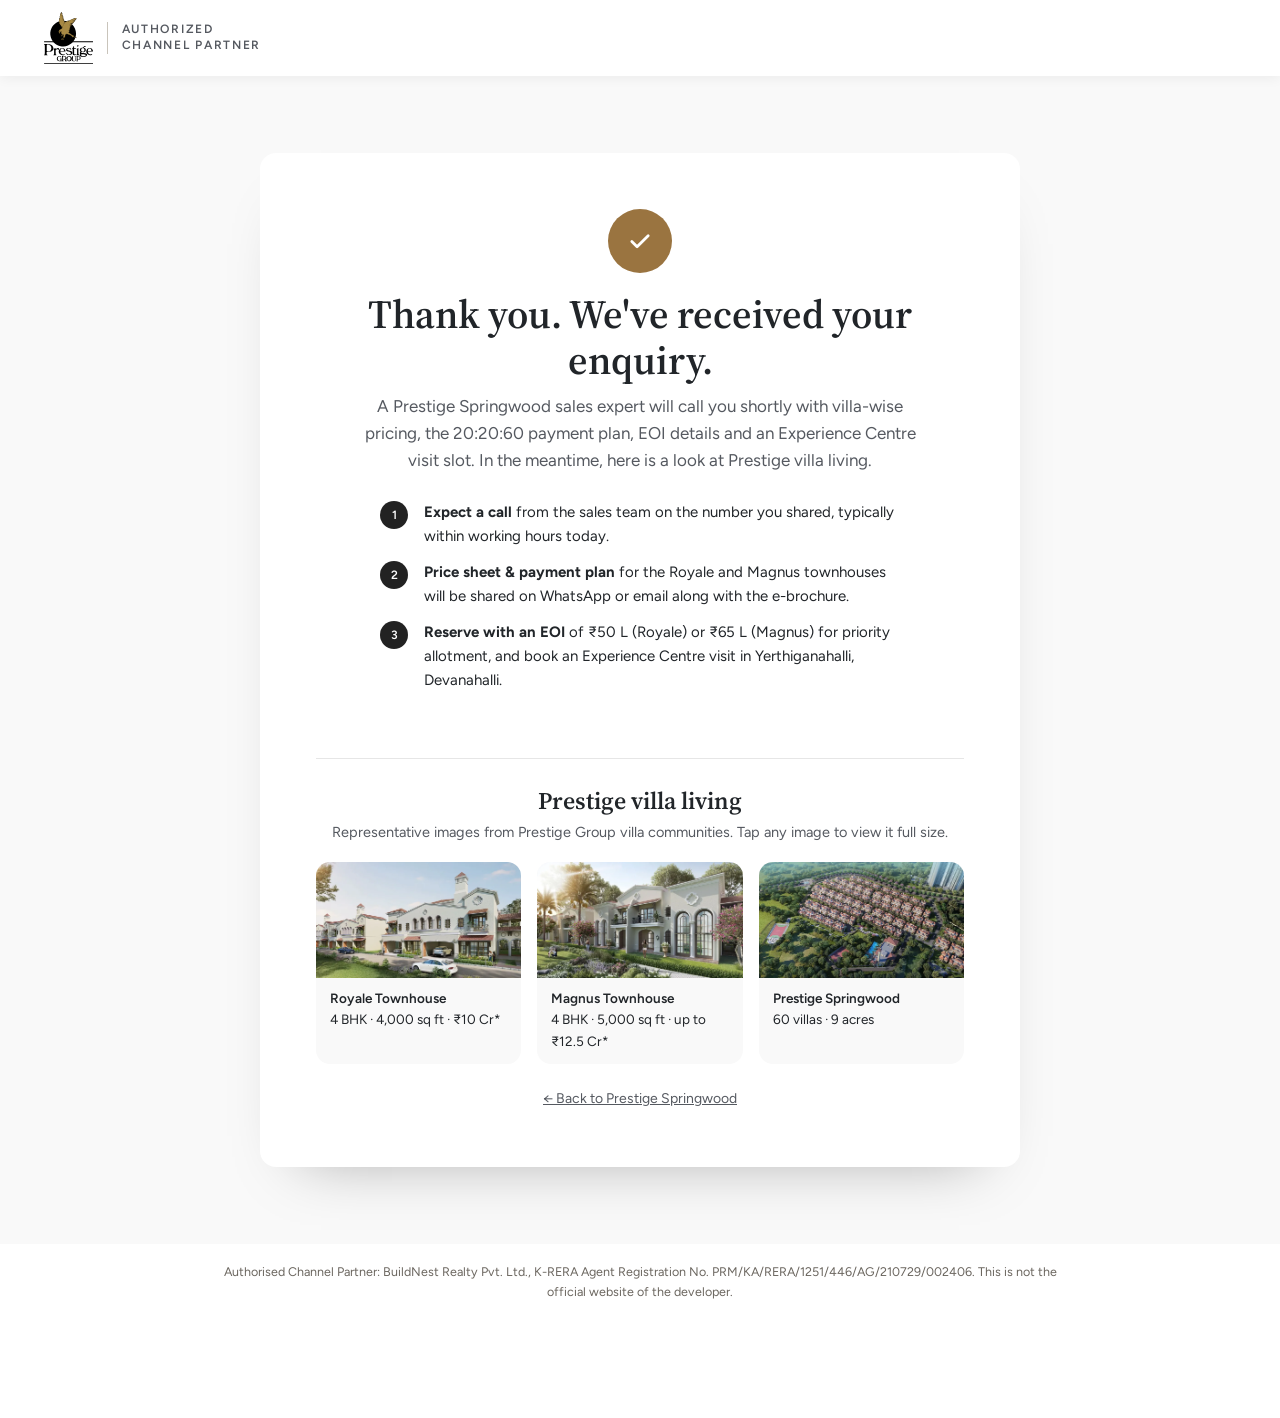
==== thank-you.html @ 45da163b "Add files via upload" ====
<!DOCTYPE html>
<html lang="en-IN">
<head>
<meta charset="utf-8">
<meta name="viewport" content="width=device-width, initial-scale=1, viewport-fit=cover">
<title>Thank You | Prestige Springwood</title>
<meta name="robots" content="noindex, nofollow">
<meta name="description" content="Thanks for your enquiry about Prestige Springwood villas, Devanahalli. The sales team will call you shortly with the price sheet, floor plans and EOI details.">
<link rel="preconnect" href="https://fonts.googleapis.com">
<link rel="preconnect" href="https://fonts.gstatic.com" crossorigin>
<link href="https://fonts.googleapis.com/css2?family=Source+Serif+4:ital,opsz,wght@0,8..60,400;0,8..60,600;1,8..60,300;1,8..60,400&family=Figtree:wght@300;400;500;600&display=swap" rel="stylesheet">
<link rel="stylesheet" href="assets/css/styles.css">
<script src="assets/js/config.js"></script>
<script>
  window.dataLayer = window.dataLayer || [];
  // Fire the conversion event only once per real enquiry: the form leaves a one-time lead_id in this tab.
  // A refresh, a bookmark or a direct visit gets "thank_you_revisit" instead, so it can't count as a second lead.
  (function () {
    var id = null;
    try { id = sessionStorage.getItem("psw_ty"); sessionStorage.removeItem("psw_ty"); } catch (e) {}
    window.dataLayer.push(id
      ? { event: "lead_thank_you", project: "Prestige Springwood", lead_id: id }
      : { event: "thank_you_revisit", project: "Prestige Springwood" });
  })();
  (function (id) {
    if (!id) return;
    (function(w,d,s,l,i){w[l]=w[l]||[];w[l].push({'gtm.start':new Date().getTime(),event:'gtm.js'});var f=d.getElementsByTagName(s)[0],j=d.createElement(s),dl=l!='dataLayer'?'&l='+l:'';j.async=true;j.src='https://www.googletagmanager.com/gtm.js?id='+i+dl;f.parentNode.insertBefore(j,f);})(window,document,'script','dataLayer',id);
  })(window.SS_CONFIG && window.SS_CONFIG.gtmId);
</script>
</head>
<body>
<svg class="sprite" width="0" height="0" aria-hidden="true" focusable="false">
  <symbol id="i-phone" viewBox="0 0 24 24"><path fill="currentColor" d="M6.6 10.8a15.1 15.1 0 0 0 6.6 6.6l2.2-2.2c.3-.3.7-.4 1-.2 1.1.4 2.3.6 3.6.6.6 0 1 .4 1 1V20c0 .6-.4 1-1 1A17 17 0 0 1 3 4c0-.6.4-1 1-1h3.5c.6 0 1 .4 1 1 0 1.3.2 2.5.6 3.6.1.3 0 .7-.2 1z"/></symbol>
  <symbol id="i-wa" viewBox="0 0 24 24"><path fill="currentColor" d="M12 2a10 10 0 0 0-8.6 15.1L2 22l5-1.3A10 10 0 1 0 12 2zm0 18.2c-1.6 0-3.1-.4-4.4-1.2l-.3-.2-3 .8.8-2.9-.2-.3A8.2 8.2 0 1 1 12 20.2zm4.5-6.1c-.2-.1-1.5-.7-1.7-.8-.2-.1-.4-.1-.6.1l-.8 1c-.1.2-.3.2-.5.1a6.7 6.7 0 0 1-3.3-2.9c-.3-.4.2-.4.7-1.4.1-.2 0-.3 0-.5l-.8-1.8c-.2-.5-.4-.4-.6-.4h-.5c-.2 0-.5.1-.7.3-.2.3-.9.9-.9 2.2s.9 2.5 1 2.7c.1.2 1.8 2.8 4.4 3.9 1.6.7 2.3.8 3.1.6.5-.1 1.5-.6 1.7-1.2.2-.6.2-1.1.2-1.2-.1-.1-.3-.2-.5-.3z"/></symbol>
  <symbol id="i-close" viewBox="0 0 24 24"><path d="M6 6l12 12M18 6L6 18" stroke="currentColor" stroke-width="1.8" stroke-linecap="round"/></symbol>
</svg>

<header class="site-header" id="top">
  <div class="wrap header-inner">
    <a class="brand brand-lockup" href="index.html" aria-label="Prestige Group, authorised channel partner, back to the Prestige Springwood page">
      <img class="brand-logo" src="assets/img/prestige-logo.svg" width="48" height="51" alt="Prestige Group">
      <span class="brand-sep" aria-hidden="true"></span>
      <span class="brand-cp">Authorized<br>Channel Partner</span>
    </a>
  </div>
</header>

<main class="ty">
  <div class="wrap">
    <section class="ty-card" aria-labelledby="ty-title">
      <div class="ty-tick" aria-hidden="true"><svg viewBox="0 0 24 24" width="28" height="28"><path fill="none" stroke="currentColor" stroke-width="2.4" stroke-linecap="round" stroke-linejoin="round" d="M5 12.5l4.5 4.5L19 7.5"/></svg></div>
      <h1 id="ty-title" class="display">Thank you. We've received your enquiry.</h1>
      <p class="ty-lede">A Prestige Springwood sales expert will call you shortly with villa-wise pricing, the 20:20:60 payment plan, EOI details and an Experience Centre visit slot. In the meantime, here is a look at Prestige villa living.</p>
      <ol class="ty-steps">
        <li><span class="no">1</span><span><strong>Expect a call</strong> from the sales team on the number you shared, typically within working hours today.</span></li>
        <li><span class="no">2</span><span><strong>Price sheet &amp; payment plan</strong> for the Royale and Magnus townhouses will be shared on WhatsApp or email along with the e-brochure.</span></li>
        <li><span class="no">3</span><span><strong>Reserve with an EOI</strong> of ₹50 L (Royale) or ₹65 L (Magnus) for priority allotment, and book an Experience Centre visit in Yerthiganahalli, Devanahalli.</span></li>
      </ol>
      <div class="ty-actions">
        <a class="btn js-phone" href="#" hidden><svg aria-hidden="true" width="16" height="16"><use href="#i-phone"/></svg>&nbsp;Call Sales Now</a>
        <a class="btn-outline js-whatsapp" href="#" target="_blank" rel="noopener" hidden><svg aria-hidden="true" width="16" height="16"><use href="#i-wa"/></svg>&nbsp;Chat on WhatsApp</a>
      </div>

      <div class="ty-plans">
        <h2>Prestige villa living</h2>
        <p>Representative images from Prestige Group villa communities. Tap any image to view it full size.</p>
        <div class="ty-grid">
          <figure><button class="js-lightbox" type="button" data-full="assets/img/aspen-front-900.webp" data-caption="Representative image, Prestige villa community"><img src="assets/img/aspen-front-900.webp" width="1370" height="1200" alt="Representative villa render" loading="lazy" decoding="async"></button><figcaption><strong>Royale Townhouse</strong>4 BHK · 4,000 sq ft · ₹10 Cr*</figcaption></figure>
          <figure><button class="js-lightbox" type="button" data-full="assets/img/aspen-arch-900.webp" data-caption="Representative image, Prestige villa community"><img src="assets/img/aspen-arch-900.webp" width="1370" height="1200" alt="Representative villa render" loading="lazy" decoding="async"></button><figcaption><strong>Magnus Townhouse</strong>4 BHK · 5,000 sq ft · up to ₹12.5 Cr*</figcaption></figure>
          <figure><button class="js-lightbox" type="button" data-full="assets/img/hero-3-900.webp" data-caption="Representative image, Prestige villa community"><img src="assets/img/hero-3-900.webp" width="1540" height="980" alt="Representative aerial view" loading="lazy" decoding="async"></button><figcaption><strong>Prestige Springwood</strong>60 villas · 9 acres</figcaption></figure>
        </div>
      </div>
      <a class="ty-back" href="index.html">← Back to Prestige Springwood</a>
    </section>
  </div>
</main>
<p class="ty-cp" style="max-width:900px;margin:0 auto;padding:18px max(16px,env(safe-area-inset-right,0px)) 28px max(16px,env(safe-area-inset-left,0px));font-size:12.5px;line-height:1.6;color:#6b665f;text-align:center">Authorised Channel Partner: BuildNest Realty Pvt. Ltd., K-RERA Agent Registration No. PRM/KA/RERA/1251/446/AG/210729/002406. This is not the official website of the developer.</p>

<dialog class="lightbox" id="lightbox" aria-label="Image viewer">
  <button class="modal-close" type="button" aria-label="Close" data-close><svg aria-hidden="true" width="18" height="18"><use href="#i-close"/></svg></button>
  <button class="lb-nav lb-prev" type="button" aria-label="Previous image">&#8249;</button>
  <figure><img src="" alt=""><figcaption></figcaption></figure>
  <button class="lb-nav lb-next" type="button" aria-label="Next image">&#8250;</button>
</dialog>

<script>
(function () {
  var CFG = window.SS_CONFIG || {};
  if (CFG.phoneE164) document.querySelectorAll(".js-phone").forEach(function (a) { a.href = "tel:" + CFG.phoneE164; a.hidden = false; });
  if (CFG.phoneDisplay) document.querySelectorAll(".js-phone-text").forEach(function (s) { s.textContent = String(CFG.phoneDisplay).replace(/ /g, " "); });
  if (CFG.whatsappNumber) {
    var href = "https://wa.me/" + String(CFG.whatsappNumber).replace(/\D/g, "") + "?text=" + encodeURIComponent(CFG.whatsappMessage || "");
    document.querySelectorAll(".js-whatsapp").forEach(function (a) { a.href = href; a.hidden = false; });
  }
  var lb = document.getElementById("lightbox"), img = lb.querySelector("img"), cap = lb.querySelector("figcaption");
  var items = Array.prototype.slice.call(document.querySelectorAll(".js-lightbox")), i = 0;
  function show(n) { i = (n + items.length) % items.length; img.src = items[i].getAttribute("data-full"); cap.textContent = img.alt = items[i].getAttribute("data-caption") || ""; }
  items.forEach(function (el, n) { el.addEventListener("click", function () { show(n); if (lb.showModal) lb.showModal(); else window.open(el.getAttribute("data-full"), "_blank"); }); });
  lb.querySelector(".lb-prev").addEventListener("click", function () { show(i - 1); });
  lb.querySelector(".lb-next").addEventListener("click", function () { show(i + 1); });
  lb.addEventListener("click", function (e) { if (e.target === lb || e.target.closest("[data-close]")) lb.close(); });
  lb.addEventListener("keydown", function (e) { if (e.key === "ArrowRight") show(i + 1); if (e.key === "ArrowLeft") show(i - 1); });
})();
</script>
</body>
</html>
---- assets/css/styles.css ----
/* Prestige Springwood (Devanahalli villas) — landing page styles, on the Niwa & Neo template.
   Accent changed from terracotta to Prestige bronze-gold. Original template notes: */
/* Assetz Niwa & Neo — landing page styles.
   Format, fonts and colours follow the Sobha Sanctuary (dubai-sales-team.com) template:
   serif display headings (Chronicle Display → Source Serif 4), grotesque body (Ringside → Figtree),
   text #212529, grey #999, beige accent #c7a386, navy badge #064a69, dark pill buttons #222, #f9f9f9 bands. */
:root {
  --ink: #212529;
  --grey: #999999;
  --grey-2: #555960;
  --beige: #9a7440;            /* Prestige bronze-gold accent */
  --beige-soft: rgba(154, 116, 64, .30);
  --beige-faint: rgba(154, 116, 64, .16);
  --navy: #1f3a33;
  --dark: #222222;
  --band: #f9f9f9;
  --band-2: #f8f7f7;
  --white: #ffffff;
  --line: #e6e6e6;
  --serif: "Source Serif 4", "Chronicle Display", Georgia, "Times New Roman", serif;
  --sans: "Figtree", "Ringside", system-ui, -apple-system, "Segoe UI", sans-serif;
  --wrap: 1296px;
  --gutter: clamp(16px, 4vw, 44px);
  --header-h: 76px;
  --radius: 14px;
  --pill: 50px;
  color-scheme: light;
}
*, *::before, *::after { box-sizing: border-box; }
[hidden] { display: none !important; }
html { scroll-behavior: smooth; scroll-padding-top: calc(var(--header-h) + 12px); -webkit-text-size-adjust: 100%; font-synthesis-weight: none; }
body { margin: 0; font-family: var(--sans); font-weight: 400; font-size: 16px; line-height: 1.6; color: var(--ink); background: var(--white); overflow-x: hidden; }
img { max-width: 100%; height: auto; display: block; }
a { color: inherit; }
button { font: inherit; color: inherit; cursor: pointer; }
h1, h2, h3 { margin: 0; font-weight: 500; line-height: 1.15; }
p { margin: 0 0 1em; }
.sprite { position: absolute; width: 0; height: 0; overflow: hidden; }
.sr-only { position: absolute; width: 1px; height: 1px; overflow: hidden; clip: rect(0 0 0 0); }
.skip { position: absolute; left: -999px; top: 8px; background: var(--white); padding: 8px 14px; z-index: 100; }
.skip:focus { left: 8px; }
a:focus-visible, button:focus-visible, [tabindex]:focus-visible { outline: 2px solid var(--beige); outline-offset: 3px; }
.wrap { width: 100%; max-width: var(--wrap); margin: 0 auto; padding: 0 var(--gutter); }
.center { text-align: center; }
.section { padding: clamp(48px, 6vw, 80px) 0; }
.display { font-family: var(--serif); font-weight: 600; font-size: clamp(32px, 3.4vw, 40px); line-height: 1.15; color: var(--ink); margin-bottom: clamp(26px, 3.5vw, 40px); }
.fineprint { font-size: 12.5px; color: var(--grey); margin-top: 18px; line-height: 1.6; }

/* ---------- buttons (Sobha: dark pill, 12px, letter-spaced caps; outline pill 14px) ---------- */
.btn { white-space: nowrap; display: inline-flex; align-items: center; justify-content: center; gap: 8px; min-height: 42px; padding: 0 22px; border: 1px solid var(--dark); border-radius: var(--pill); background: var(--dark); color: #fff; font-size: 12px; font-weight: 500; letter-spacing: 1px; text-transform: uppercase; text-decoration: none; transition: background-color .2s, transform .2s, box-shadow .2s; }
.btn:hover { background: #000; transform: translateY(-1px); box-shadow: 0 10px 20px -12px rgba(0,0,0,.5); }
.btn[disabled] { opacity: .65; cursor: progress; }
.btn-outline { display: inline-flex; align-items: center; justify-content: center; min-height: 46px; padding: 0 26px; border: 1px solid #000; border-radius: var(--pill); background: transparent; color: #000; font-size: 14px; font-weight: 400; letter-spacing: 1px; text-transform: uppercase; transition: background-color .2s, color .2s; }
.btn-outline:hover { background: var(--dark); color: #fff; border-color: var(--dark); }

/* ---------- header (white, logo left, phone pill right) ---------- */
.site-header { position: sticky; top: 0; z-index: 40; background: var(--white); box-shadow: 0 2px 12px rgba(0,0,0,.06); }
.header-inner { height: var(--header-h); display: flex; align-items: center; justify-content: space-between; gap: 16px; }
.brand { display: inline-flex; align-items: center; min-height: 44px; }
.brand img { height: 38px; width: auto; max-width: none; }
.phone-pill { display: inline-flex; align-items: center; gap: 10px; min-height: 44px; padding: 0 18px; border: 1px solid var(--ink); border-radius: var(--pill); font-size: 16px; font-weight: 500; text-decoration: none; letter-spacing: .01em; transition: background-color .2s, color .2s; }
.phone-pill:hover { background: var(--dark); color: #fff; border-color: var(--dark); }
.flag { display: inline-flex; flex-direction: column; width: 22px; height: 15px; border-radius: 2px; overflow: hidden; box-shadow: 0 0 0 1px rgba(0,0,0,.08); }
.flag i { flex: 1; display: block; }
.flag i:nth-child(1) { background: #ff9933; } .flag i:nth-child(2) { background: #fff; } .flag i:nth-child(3) { background: #138808; }
@media (max-width: 480px) { .brand img { height: 30px; } .phone-pill { font-size: 14px; padding: 0 12px; } }

/* ---------- banner ---------- */
.banner { background: var(--dark); }
.banner > img { width: 100%; height: clamp(260px, 56vw, 720px); object-fit: cover; object-position: 50% 42%; }

/* ---------- intro + key facts ---------- */
.intro-band { background: var(--white); padding: clamp(32px, 4.5vw, 56px) 0 clamp(28px, 4vw, 48px); border-bottom: 1px solid var(--line); }
.intro-top { display: grid; gap: 22px; align-items: center; justify-items: center; text-align: center; }
.intro-logo img { width: 190px; height: auto; }
.intro-text h1 { font-family: var(--sans); font-weight: 500; font-size: clamp(22px, 2.2vw, 26px); line-height: 1.3; color: var(--ink); }
.intro-text h1 em { font-family: var(--serif); font-style: italic; font-weight: 300; font-size: 1.08em; color: var(--ink); }
.intro-price { margin: 12px 0 0; font-size: clamp(15px, 1.4vw, 18px); font-weight: 500; color: var(--beige); }
.intro-price i { font-style: normal; margin: 0 8px; color: #dccaa8; }
@media (min-width: 900px) {
  .intro-top { grid-template-columns: auto auto 1fr; gap: 0; text-align: left; justify-items: stretch; }
  .intro-top::before { content: ""; grid-column: 2; grid-row: 1; width: 1px; height: 110px; background: var(--line); margin: 0 48px; }
  .intro-logo { grid-column: 1; grid-row: 1; justify-self: center; }
  .intro-text { grid-column: 3; grid-row: 1; }
}
.kf-grid { list-style: none; margin: clamp(28px, 4vw, 44px) 0 0; padding: 0; display: grid; grid-template-columns: repeat(2, minmax(0, 1fr)); gap: 22px 16px; }
.kf-grid li { display: flex; align-items: center; gap: 12px; min-width: 0; }
.kf-grid svg { flex: 0 0 auto; width: 36px; height: 36px; color: var(--grey-2); }
.kf-grid strong { display: block; font-weight: 500; font-size: 16px; line-height: 1.25; color: var(--beige); }
.kf-grid span { display: block; margin-top: 2px; font-size: 13.5px; color: var(--ink); }
@media (min-width: 900px) {
  .kf-grid { grid-template-columns: repeat(4, 1fr); gap: 26px 28px; }
  .kf-grid svg { width: 44px; height: 44px; }
  .kf-grid strong { font-size: 20px; }
  .kf-grid span { font-size: 15px; }
}

/* ---------- highlights (beige gradient pills, radius 28px) ---------- */
.highlights { background: var(--band); }
.hl-grid { list-style: none; margin: 0; padding: 0; display: grid; grid-template-columns: 1fr; gap: 16px; }
.hl-grid li { display: flex; align-items: center; gap: 18px; min-height: 90px; padding: 18px 24px; border-radius: 28px; background: linear-gradient(90deg, var(--beige-soft) 0%, var(--beige-faint) 41%, rgba(185,104,78,0) 100%); }
.hl-grid svg { flex: 0 0 auto; width: 50px; height: 50px; color: var(--beige); }
.hl-grid p { margin: 0; font-size: 16px; line-height: 1.35; color: var(--ink); }
.hl-grid strong { font-weight: 600; }
.hl-grid em { font-family: var(--serif); font-style: italic; font-weight: 400; font-size: 1.04em; }
@media (min-width: 700px) { .hl-grid { grid-template-columns: repeat(2, 1fr); gap: 20px 24px; } }
@media (min-width: 1100px) { .hl-grid { grid-template-columns: repeat(3, 1fr); gap: 22px 32px; } }

/* ---------- unit cards ---------- */
.units { background: var(--white); }
.unit-grid { display: grid; grid-template-columns: 1fr; gap: 24px; }
.unit-card { background: var(--band); border-radius: var(--radius); overflow: hidden; display: flex; flex-direction: column; }
.unit-media { position: relative; aspect-ratio: 4 / 3; background: var(--dark); }
.unit-media img { width: 100%; height: 100%; object-fit: cover; }
.unit-media::after { content: ""; position: absolute; inset: 0; background: linear-gradient(0deg, rgba(0,0,0,.72) 0%, rgba(0,0,0,.1) 55%, transparent 100%); }
.unit-badge { position: absolute; top: 14px; right: 14px; z-index: 1; background: var(--navy); color: #fff; font-size: 12px; font-weight: 500; letter-spacing: .04em; text-transform: uppercase; padding: 7px 14px; border-radius: var(--pill); }
.unit-title { position: absolute; left: 0; right: 0; bottom: 0; z-index: 1; padding: 16px 18px; color: #fff; }
.unit-title h3 { font-family: var(--serif); font-weight: 600; font-size: 20px; letter-spacing: .02em; text-transform: uppercase; }
.unit-title p { margin: 4px 0 0; font-size: 15px; font-weight: 500; }
.unit-facts { list-style: none; margin: 0; padding: 18px 18px 8px; display: grid; gap: 12px; }
.unit-facts li { display: flex; align-items: center; gap: 10px; font-size: 15px; color: var(--ink); }
.unit-facts svg { flex: 0 0 auto; color: var(--ink); }
.unit-card .btn { margin: 10px 18px 20px; align-self: flex-start; }
@media (min-width: 700px) { .unit-grid { grid-template-columns: repeat(2, 1fr); } }
@media (min-width: 1000px) { .unit-grid { grid-template-columns: repeat(3, 1fr); } }

/* ---------- gallery (3 x 2 rounded grid) ---------- */
.gallery-sec { background: var(--band); }
.g-grid { display: grid; grid-template-columns: 1fr; gap: 20px; }
.g-grid button { display: block; width: 100%; padding: 0; border: 0; border-radius: var(--radius); overflow: hidden; background: var(--dark); cursor: zoom-in; }
.g-grid img { width: 100%; aspect-ratio: 4 / 3; object-fit: cover; transition: transform .7s ease; }
.g-grid button:hover img { transform: scale(1.04); }
@media (min-width: 700px) { .g-grid { grid-template-columns: repeat(2, 1fr); } }
@media (min-width: 1000px) { .g-grid { grid-template-columns: repeat(3, 1fr); gap: 24px; } }

/* ---------- amenities (tab pills left, image right) ---------- */
.amenities { background: var(--white); }
.am-split { display: grid; gap: 28px; align-items: start; }
.am-tabs { list-style: none; margin: 0; padding: 0; display: grid; gap: 16px; }
.am-tab { display: flex; align-items: center; gap: 14px; width: 100%; min-height: 72px; padding: 0 22px; border: 1px solid var(--line); border-radius: var(--pill); background: var(--white); text-align: left; font-size: 16px; font-weight: 500; color: var(--ink); box-shadow: 0 6px 16px -12px rgba(0,0,0,.25); transition: background .25s, border-color .25s; }
.am-tab:hover { border-color: var(--beige); }
.am-tab.is-active { border-color: transparent; background: linear-gradient(90deg, var(--beige-soft) 0%, var(--beige-faint) 50%, rgba(185,104,78,0) 100%), var(--white); }
.am-ic { flex: 0 0 auto; width: 40px; height: 40px; display: grid; place-items: center; color: var(--beige); }
.am-panels { position: relative; }
.am-panel { margin: 0; }
.am-panel img { width: 100%; aspect-ratio: 4 / 3; object-fit: cover; border-radius: var(--radius); }
.am-panel figcaption { margin-top: 12px; font-size: 14.5px; color: var(--grey-2); }
@media (min-width: 900px) { .am-split { grid-template-columns: 1fr 1.25fr; gap: 40px; } .am-panel img { aspect-ratio: 4 / 3.2; } }

/* ---------- floor plans & price list ---------- */
.pricing { background: var(--band); }
.fp-grid { display: grid; grid-template-columns: 1fr; gap: 32px; }
.fp-card { min-width: 0; display: flex; flex-direction: column; }
.fp-img { position: relative; display: block; width: 100%; aspect-ratio: 16 / 9.5; padding: 0; border: 0; border-radius: var(--radius); background: #f5ece8; overflow: hidden; cursor: pointer; }
.fp-img img { width: 100%; height: 100%; object-fit: cover; object-position: 50% 40%; filter: blur(5px); opacity: .85; transform: scale(1.1); transition: filter .4s; }
.fp-img:hover img { filter: blur(3px); }
.fp-pill { position: absolute; left: 50%; top: 50%; transform: translate(-50%, -50%); background: var(--beige); color: #fff; padding: 12px 26px; border-radius: var(--pill); font-size: 14px; font-weight: 400; letter-spacing: .14em; text-transform: uppercase; white-space: nowrap; }
.fp-info { margin: 22px 0 18px; padding: 0 4px; }
.fp-info div { margin-bottom: 12px; }
.fp-info dt { font-size: 14px; letter-spacing: .04em; text-transform: uppercase; color: var(--ink); }
.fp-info dd { margin: 3px 0 0; font-size: 15px; font-weight: 600; letter-spacing: .02em; text-transform: uppercase; color: var(--ink); }
.fp-card .btn-outline { margin-top: auto; width: 100%; }
@media (min-width: 700px) { .fp-grid { grid-template-columns: repeat(2, 1fr); gap: 36px 28px; } }
@media (min-width: 1000px) { .fp-grid { grid-template-columns: repeat(3, 1fr); gap: 32px; } }

/* ---------- about developer ---------- */
.about { background: var(--white); }
.about-grid { display: grid; gap: 28px; align-items: center; }
.about-logo img { width: 220px; height: auto; }
.about-logo p { margin: 16px 0 0; font-size: 14px; color: var(--grey-2); }
.about-logo strong { color: var(--ink); font-weight: 600; }
.about-text p { font-size: 16px; color: var(--grey-2); line-height: 1.7; }
.about-text p:last-child { margin-bottom: 0; }
@media (min-width: 900px) { .about-grid { grid-template-columns: 280px 1fr; gap: 56px; } }

/* ---------- enquiry section ---------- */
.contact { background: var(--white); border-top: 1px solid var(--line); }
.contact-grid { display: grid; gap: 32px; }
.eyebrow { margin: 0 0 6px; font-size: 16px; letter-spacing: .14em; text-transform: uppercase; color: var(--grey-2); }
.contact .display { margin-bottom: 14px; }
.contact-sub { color: var(--grey-2); max-width: 44ch; }
.form-label { margin: 0 0 20px; padding-bottom: 10px; font-size: 14px; font-weight: 600; letter-spacing: .08em; text-transform: uppercase; color: var(--ink); border-bottom: 1px solid var(--line); position: relative; }
.form-label::after { content: ""; position: absolute; left: 0; bottom: -1px; width: 110px; height: 2px; background: var(--beige); }
@media (min-width: 900px) { .contact-grid { grid-template-columns: 1fr 1.1fr; gap: 64px; align-items: start; } }

/* ---------- footer ---------- */
.site-footer { background: var(--band-2); color: var(--grey-2); padding: 28px 0 calc(96px + env(safe-area-inset-bottom)); font-size: 13px; border-top: 1px solid var(--line); }
.foot-grid { display: grid; gap: 18px; align-items: start; }
.foot-mark { width: 84px; height: auto; }
.foot-partner { margin: 0 0 8px; font-size: 13.5px; color: var(--ink); }
.disclaimer { margin: 0; font-size: 12.5px; line-height: 1.6; color: var(--grey-2); }
.disclaimer strong { color: var(--ink); font-weight: 600; }
.disclaimer a { color: var(--ink); }
.foot-links { display: flex; gap: 14px; font-size: 13.5px; }
.foot-links a { color: var(--ink); text-decoration: none; }
.foot-links a:hover { text-decoration: underline; }
@media (min-width: 900px) { .foot-grid { grid-template-columns: 100px 1fr auto; gap: 24px; } .site-footer { padding-bottom: 28px; } }

/* ---------- side tab, WhatsApp float, sticky bar ---------- */
.side-tab { display: none; position: fixed; right: 0; top: 40%; z-index: 44; width: 48px; height: 160px; padding: 0; border: 0; border-radius: 10px 0 0 10px; background: var(--dark); color: #fff; transition: background-color .2s; }
.side-tab span { display: block; transform: rotate(-90deg); white-space: nowrap; font-size: 12px; font-weight: 500; letter-spacing: 2px; text-transform: uppercase; }
.side-tab:hover { background: #000; }
@media (min-width: 900px) { .side-tab { display: grid; place-items: center; } }
.wa-float { position: fixed; left: 20px; bottom: 92px; z-index: 44; width: 52px; height: 52px; border-radius: 50%; display: grid; place-items: center; background: #25d366; color: #fff; box-shadow: 0 10px 24px -8px rgba(0,0,0,.5); }
@media (min-width: 900px) { .wa-float { bottom: 28px; left: 24px; } }
.action-bar { position: fixed; z-index: 45; left: 0; right: 0; bottom: 0; display: flex; gap: 8px; padding: 10px 12px calc(10px + env(safe-area-inset-bottom)); background: rgba(34,34,34,.97); transform: translateY(110%); transition: transform .25s ease; }
.action-bar.is-visible { transform: none; }
.action-bar > * { flex: 1 1 0; min-height: 46px; display: inline-flex; align-items: center; justify-content: center; gap: 6px; border-radius: var(--pill); font-weight: 500; font-size: 13px; letter-spacing: 1px; text-transform: uppercase; text-decoration: none; }
.action-bar a { color: #fff; border: 1px solid rgba(255,255,255,.4); }
.action-bar .mb-wa { color: #fff; background: #25d366; border-color: #25d366; }
.action-bar button { flex-grow: 1.4; border: 0; background: #fff; color: var(--dark); }
@media (min-width: 900px) { .action-bar { display: none; } }

/* ---------- forms (Sobha: light bordered fields, placeholder labels, outline Submit pill) ---------- */
.form-title { font-family: var(--serif); font-weight: 600; font-size: 28px; line-height: 1.15; margin-bottom: 6px; }
.form-lede { font-size: 14px; color: var(--grey-2); margin-bottom: 18px; }
.lead-form { display: grid; gap: 14px; }
.field { margin: 0; padding: 0; border: 0; min-width: 0; }
.field legend { display: block; font-size: 13px; font-weight: 500; margin-bottom: 8px; color: var(--ink); padding: 0; }
.opt { font-weight: 400; color: var(--grey); }
.lead-form input[type=text], .lead-form input[type=tel], .lead-form input[type=email], .lead-form select { width: 100%; height: 52px; padding: 0 16px; border: 1px solid #d9d9d9; border-radius: 6px; background: #fff; font: inherit; font-size: 15px; color: var(--ink); }
.lead-form input::placeholder { color: #8a8a8a; }
.lead-form input:focus, .lead-form select:focus { outline: none; border-color: var(--beige); box-shadow: 0 0 0 3px rgba(185,104,78,.25); }
.lead-form input[aria-invalid="true"] { border-color: #b3261e; }
.phone-row { display: grid; grid-template-columns: 92px 1fr; gap: 8px; }
.phone-row select { padding: 0 10px; }
.chips { display: flex; flex-wrap: wrap; gap: 8px; }
.chips legend { width: 100%; }
.chips label { position: relative; margin: 0; }
.chips input { position: absolute; opacity: 0; inset: 0; margin: 0; cursor: pointer; }
.chips label span { display: inline-flex; align-items: center; min-height: 42px; padding: 0 16px; border: 1px solid #d9d9d9; border-radius: var(--pill); font-size: 13.5px; background: #fff; transition: background-color .15s, border-color .15s, color .15s; }
.chips label input:checked + span { background: var(--dark); color: #fff; border-color: var(--dark); }
.chips input:focus-visible + span { outline: 2px solid var(--beige); outline-offset: 2px; }
.consent { display: grid; grid-template-columns: 20px 1fr; gap: 10px; align-items: center; font-size: 12.5px; color: var(--grey-2); line-height: 1.5; min-height: 44px; }
.consent input { width: 18px; height: 18px; margin: 0; accent-color: var(--dark); }
.err { margin: 4px 0 0; font-size: 12.5px; color: #b3261e; }
.err:empty { display: none; }
.form-status { margin: 0; font-size: 13.5px; }
.form-status:empty { display: none; }
.form-status.is-error { color: #8c1d18; background: #fbeceb; padding: 10px 12px; border-radius: 6px; }
.form-status a { font-weight: 600; }
.hp { position: absolute !important; left: -9999px; width: 1px; height: 1px; overflow: hidden; }
.btn-submit { justify-self: start; min-width: 140px; }
.form-success { text-align: left; padding: 6px 0; }
.form-success h4 { font-family: var(--serif); font-size: 24px; font-weight: 600; margin: 0 0 8px; }
.form-success p { font-size: 14px; color: var(--grey-2); }
.form-success .tick { width: 44px; height: 44px; border-radius: 50%; background: var(--beige); display: grid; place-items: center; margin-bottom: 14px; color: #fff; }
.form-success .btn-dark { display: inline-flex; align-items: center; min-height: 42px; padding: 0 22px; border-radius: var(--pill); background: var(--dark); color: #fff; border: 0; font-size: 12px; letter-spacing: 1px; text-transform: uppercase; }

/* ---------- modal + lightbox ---------- */
dialog { border: 0; padding: 0; }
dialog::backdrop { background: rgba(0, 0, 0, .7); }
.modal { width: min(480px, calc(100% - 24px)); max-height: calc(100svh - 24px); border-radius: 14px; background: var(--white); color: var(--ink); overflow: auto; box-shadow: 0 40px 100px -30px rgba(0,0,0,.6); }
.modal[open] { animation: pop .3s ease; }
@keyframes pop { from { opacity: 0; transform: translateY(12px) scale(.98); } to { opacity: 1; transform: none; } }
.modal-inner { padding: 30px 26px 24px; }
.modal-logo { width: 120px; height: auto; margin: 0 auto 18px; }
.modal-inner .form-title, .modal-inner .form-lede { text-align: center; }
.assure { display: flex; align-items: center; justify-content: center; gap: 6px; margin: 14px 0 0; font-size: 12px; color: var(--grey); }
.modal .btn-submit { justify-self: stretch; width: 100%; background: var(--dark); color: #fff; border-color: var(--dark); font-size: 13px; }
.modal-close { position: absolute; top: 10px; right: 10px; width: 40px; height: 40px; border: 0; border-radius: 50%; background: rgba(0,0,0,.06); color: var(--ink); display: grid; place-items: center; z-index: 3; }
.modal-close:hover { background: rgba(0,0,0,.12); }
.lightbox { width: 100vw; height: 100svh; max-width: none; max-height: none; background: rgba(15, 15, 15, .96); color: #fff; }
.lightbox[open] { display: grid; place-items: center; }
.lightbox figure { margin: 0; max-width: min(1400px, 94vw); }
.lightbox img { max-height: 82svh; width: auto; margin: 0 auto; background: #fff; }
.lightbox figcaption { color: #cfc8c1; text-align: center; margin-top: 10px; font-size: 14px; }
.lightbox .modal-close { background: rgba(255,255,255,.12); color: #fff; }
.lb-nav { position: absolute; top: 50%; transform: translateY(-50%); width: 48px; height: 64px; background: rgba(255,255,255,.08); border: 0; color: #fff; font-size: 36px; }
.lb-prev { left: 8px; }
.lb-next { right: 8px; }
.noscript { position: fixed; bottom: 0; left: 0; right: 0; background: #f6e6df; padding: 12px; text-align: center; margin: 0; z-index: 99; }
section[id] { scroll-margin-top: calc(var(--header-h) + 8px); }
html:not(.ss-editing) [data-edit]:empty { display: none; }
.review-mode [data-review] { outline: 2px dashed #d97706; outline-offset: 4px; }
@media (prefers-reduced-motion: reduce) { html { scroll-behavior: auto; } *, *::before, *::after { transition: none !important; animation: none !important; } }
.unit-media { overflow: hidden; }
.unit-media img { position: absolute; inset: 0; }
.unit-media img[height="3845"] { object-position: 50% 70%; }
#am-relax img { object-position: 50% 78%; }
/* Section order: Highlights (grey) → Floor plans (white) → Gallery (grey) → Amenities (white) → Location */
.pricing { background: var(--white); }

/* ---------- location (assetzproperty.com/niwaandneo: category tabs + numbered map + landmark lists) ---------- */
.location { background: var(--band); color: var(--ink); }
.loc-intro { max-width: 760px; margin: -8px auto 30px; text-align: center; color: var(--grey-2); font-size: 16px; }
.loc-tabs { list-style: none; margin: 0 0 28px; padding: 0; display: grid; grid-template-columns: repeat(3, 1fr); gap: 10px; }
.loc-tab { width: 100%; min-height: 64px; display: flex; flex-direction: column; align-items: center; justify-content: center; gap: 6px; padding: 10px 8px; border: 1px solid var(--line); border-radius: var(--radius); background: var(--white); font-size: 13px; font-weight: 500; color: var(--ink); transition: background .25s, border-color .25s, color .25s; }
.loc-tab svg { color: var(--beige); }
.loc-tab:hover { border-color: var(--beige); }
.loc-tab.is-active { background: var(--dark); border-color: var(--dark); color: #fff; }
.loc-tab.is-active svg { color: #fff; }
.loc-split { display: grid; gap: 24px; align-items: start; }
.loc-map { margin: 0; }
.loc-map button { display: block; width: 100%; padding: 0; border: 1px solid var(--line); border-radius: var(--radius); background: #fff; overflow: hidden; cursor: zoom-in; }
.loc-map img { width: 100%; height: auto; }
.loc-panels { background: var(--white); border: 1px solid var(--line); border-radius: var(--radius); padding: 24px 22px; }
.loc-panel h3 { font-family: var(--serif); font-weight: 600; font-size: 24px; margin-bottom: 14px; }
.loc-items { list-style: none; margin: 0; padding: 0; }
.loc-items li { display: grid; grid-template-columns: 32px 1fr auto; align-items: center; gap: 12px; padding: 12px 0; border-top: 1px solid var(--line); font-size: 15px; }
.loc-no { width: 28px; height: 28px; border-radius: 50%; background: var(--beige); color: #fff; font-size: 12px; font-weight: 600; display: grid; place-items: center; }
.loc-name { color: var(--ink); }
.loc-time { color: var(--grey-2); white-space: nowrap; font-size: 14px; }
.location .fineprint { margin-top: 22px; }
@media (min-width: 700px) { .loc-tabs { grid-template-columns: repeat(6, 1fr); } .loc-tab { flex-direction: row; gap: 10px; min-height: 56px; font-size: 14px; } }
@media (min-width: 900px) { .loc-split { grid-template-columns: 1.15fr 1fr; gap: 32px; } .loc-panels { padding: 30px 28px; } }

/* ---------- conversion popup ---------- */
.modal { width: min(880px, calc(100% - 24px)); border-radius: 16px; overflow: hidden auto; }
.modal-grid { display: grid; grid-template-columns: 1fr; }
.modal-offer { position: relative; min-height: 190px; background: var(--dark); color: #fff; overflow: hidden; }
.modal-photo { position: absolute; inset: 0; width: 100%; height: 100%; object-fit: cover; object-position: 50% 20%; }
.modal-offer-inner { position: relative; z-index: 1; height: 100%; display: flex; flex-direction: column; justify-content: flex-end; padding: 22px 22px 20px; background: linear-gradient(180deg, rgba(10,10,10,.25) 0%, rgba(10,10,10,.6) 45%, rgba(10,10,10,.92) 100%); }
.modal-offer .modal-logo { width: 96px; margin: 0 0 12px; }
.modal-eyebrow { margin: 0 0 6px; font-size: 11px; letter-spacing: .16em; text-transform: uppercase; color: var(--beige); }
.modal-offer h3 { font-family: var(--serif); font-weight: 600; font-size: 22px; line-height: 1.2; margin-bottom: 12px; }
.modal-perks, .modal-trust { list-style: none; margin: 0; padding: 0; }
.modal-perks { display: none; gap: 8px; }
.modal-perks li { display: flex; align-items: center; gap: 10px; font-size: 14px; color: #eee8e1; }
.modal-perks svg { flex: 0 0 auto; color: var(--beige); }
.modal-trust { display: flex; gap: 18px; margin-top: 16px; padding-top: 14px; border-top: 1px solid rgba(255,255,255,.2); }
.modal-trust li { font-size: 11px; line-height: 1.3; color: #d9d4ce; }
.modal-trust strong { display: block; font-size: 16px; font-weight: 600; color: #fff; }
.modal-inner { padding: 24px 22px 20px; }
.modal-tag { margin: 0 0 6px; font-size: 11.5px; font-weight: 600; letter-spacing: .14em; text-transform: uppercase; color: var(--beige); }
.modal-inner .form-title, .modal-inner .form-lede { text-align: left; }
.modal-inner .form-title { font-size: 26px; }
.modal .btn-submit { min-height: 52px; font-size: 13px; }
.modal .assure { justify-content: flex-start; text-align: left; }
.modal .lead-form { gap: 12px; }
@media (min-width: 860px) {
  .modal-grid { grid-template-columns: 400px 1fr; min-height: 560px; }
  .modal-offer { min-height: 0; }
  .modal-offer-inner { padding: 30px 28px 26px; }
  .modal-perks { display: grid; }
  .modal-offer h3 { font-size: 26px; }
  .modal-inner { padding: 34px 32px 26px; display: flex; flex-direction: column; justify-content: center; }
  .modal-close { background: rgba(0,0,0,.06); }
}

/* ---------- thank-you page ---------- */
.ty { background: var(--band); min-height: calc(100vh - var(--header-h)); display: grid; place-items: start center; padding: clamp(40px, 6vw, 80px) 0; }
.ty-card { background: var(--white); border-radius: 16px; box-shadow: 0 30px 60px -40px rgba(0,0,0,.35); max-width: 760px; width: 100%; padding: clamp(28px, 5vw, 56px); text-align: center; }
.ty-tick { width: 64px; height: 64px; border-radius: 50%; background: var(--beige); color: #fff; display: grid; place-items: center; margin: 0 auto 18px; }
.ty-card .display { margin-bottom: 10px; }
.ty-lede { font-size: 17px; color: var(--grey-2); max-width: 52ch; margin: 0 auto 26px; }
.ty-steps { list-style: none; margin: 0 auto 30px; padding: 0; display: grid; gap: 12px; text-align: left; max-width: 520px; }
.ty-steps li { display: grid; grid-template-columns: 32px 1fr; gap: 12px; align-items: start; font-size: 15px; color: var(--ink); }
.ty-steps .no { width: 28px; height: 28px; border-radius: 50%; background: var(--dark); color: #fff; font-size: 12px; font-weight: 600; display: grid; place-items: center; margin-top: 1px; }
.ty-actions { display: flex; flex-wrap: wrap; justify-content: center; gap: 12px; margin-bottom: 8px; }
.ty-actions .btn, .ty-actions .btn-outline { min-height: 48px; }
.ty-plans { margin-top: 36px; padding-top: 28px; border-top: 1px solid var(--line); text-align: left; }
.ty-plans h2 { font-family: var(--serif); font-weight: 600; font-size: 24px; margin-bottom: 6px; text-align: center; }
.ty-plans > p { text-align: center; color: var(--grey-2); font-size: 14.5px; margin-bottom: 18px; }
.ty-grid { display: grid; grid-template-columns: 1fr; gap: 16px; }
.ty-grid figure { margin: 0; background: var(--band); border-radius: var(--radius); overflow: hidden; }
.ty-grid button { display: block; width: 100%; padding: 0; border: 0; background: #fff; cursor: zoom-in; }
.ty-grid figcaption { padding: 10px 14px 12px; font-size: 13.5px; color: var(--ink); }
.ty-grid figcaption strong { display: block; font-weight: 600; }
.ty-back { display: inline-block; margin-top: 24px; font-size: 14px; color: var(--grey-2); }
@media (min-width: 700px) { .ty-grid { grid-template-columns: repeat(3, 1fr); } }

/* side tab: vertical text via writing-mode (robust), close buttons always clickable */
.side-tab { width: 46px; height: auto; padding: 22px 0; }
.side-tab span { transform: none; writing-mode: vertical-rl; transform: rotate(180deg); display: inline-block; line-height: 1; }
.modal-close, .modal-close * { pointer-events: auto; }
.modal-close svg { pointer-events: none; }

/* ---------- hero lead form ---------- */
.hero { position: relative; isolation: isolate; }
.hero > img { height: clamp(420px, 60vw, 760px); }
.hero-shade { position: absolute; inset: 0; z-index: 0; background: linear-gradient(90deg, rgba(10,10,10,.55) 0%, rgba(10,10,10,.25) 45%, rgba(10,10,10,.15) 100%), linear-gradient(0deg, rgba(10,10,10,.5), transparent 40%); }
.hero-grid { position: relative; z-index: 1; display: grid; gap: 22px; padding-top: 28px; padding-bottom: 28px; }
.hero-copy { color: #fff; text-align: center; }
.hero-eyebrow { margin: 0 0 10px; font-size: 11.5px; letter-spacing: .2em; text-transform: uppercase; color: var(--beige); }
.hero-mark { width: clamp(150px, 20vw, 240px); height: auto; margin: 0 auto 14px; filter: drop-shadow(0 6px 18px rgba(0,0,0,.45)); }
.hero-line { margin: 0 0 6px; font-size: 15px; color: #f1ece6; }
.hero-price { margin: 0; font-family: var(--serif); font-size: 20px; font-weight: 600; color: #fff; }
.hero-form { background: var(--white); border-radius: var(--radius); padding: 22px 20px 18px; box-shadow: 0 40px 80px -30px rgba(0,0,0,.6); max-width: 440px; width: 100%; margin: 0 auto; }
.hf-tag { margin: 0 0 6px; font-size: 11px; font-weight: 600; letter-spacing: .16em; text-transform: uppercase; color: var(--beige); }
.hero-form .form-title { font-size: 24px; }
.hero-form .form-lede { margin-bottom: 14px; }
.hero-form .lead-form { gap: 12px; }
.hero-form .btn-submit { justify-self: stretch; width: 100%; background: var(--dark); color: #fff; border-color: var(--dark); min-height: 50px; font-size: 13px; }
.hero-form .assure { justify-content: flex-start; margin-top: 12px; }
.hero-form .js-form-slot { min-height: 300px; }
@media (max-width: 899px) {
  .hero { background: var(--white); }
  .hero > img { position: absolute; inset: 0; width: 100%; height: 100%; }
  .hero-shade { background: linear-gradient(180deg, rgba(10,10,10,.35) 0%, rgba(10,10,10,.7) 100%); }
  .hero-grid { padding-top: 36px; padding-bottom: 36px; }
}
@media (min-width: 900px) {
  .hero > img { position: absolute; inset: 0; width: 100%; height: 100%; }
  .hero { min-height: clamp(560px, 62vw, 720px); display: flex; align-items: center; }
  .hero-grid { grid-template-columns: minmax(0, 1fr) 420px; align-items: center; gap: 48px; padding-top: 56px; padding-bottom: 56px; width: 100%; }
  .hero-copy { text-align: left; }
  .hero-mark { margin: 0 0 16px; }
  .hero-line { font-size: 17px; }
  .hero-price { font-size: 24px; }
  .hero-form { margin: 0 0 0 auto; padding: 26px 26px 20px; }
}
/* Hero legibility: stronger left-to-right gradient plus a soft scrim behind the copy */
.hero-shade { background: linear-gradient(90deg, rgba(8,8,8,.82) 0%, rgba(8,8,8,.62) 32%, rgba(8,8,8,.3) 60%, rgba(8,8,8,.15) 100%), linear-gradient(0deg, rgba(8,8,8,.55), transparent 45%); }
.hero-copy { text-shadow: 0 2px 14px rgba(0,0,0,.55); }
.hero-line { color: #fff; font-weight: 500; }
@media (max-width: 899px) { .hero-shade { background: linear-gradient(180deg, rgba(8,8,8,.6) 0%, rgba(8,8,8,.7) 40%, rgba(8,8,8,.8) 100%); } }
/* Thank-you page: centre the card in the viewport */
.ty { display: block; }
.ty > .wrap { display: flex; justify-content: center; }
.ty-card { margin: 0 auto; }

.foot-credits { margin-top: 10px; }

/* Why Bagalur */
.why-bagalur { background: var(--white); }
.why-grid h3 { margin: 0; font-size: 16px; font-weight: 400; line-height: 1.35; color: var(--ink); }
.why-grid h3 + p { margin: 4px 0 0; font-size: 14px; color: var(--grey-2); }
@media (min-width: 1100px) { .why-grid { grid-template-columns: repeat(2, 1fr); } }
.why-cta { text-align: center; margin: 30px 0 0; }
.intro-aka { margin: 6px 0 0; font-size: 14px; color: var(--grey-2); }
.intro-aka strong { color: var(--ink); font-weight: 600; }


/* ============ Prestige Springwood additions ============ */
/* text wordmark (until the official logo file is added) */
.wm { display: inline-flex; flex-direction: column; align-items: flex-start; line-height: 1; font-family: var(--serif); color: var(--dark); }
.wm small { font-family: var(--sans); font-size: 10px; font-weight: 600; letter-spacing: .34em; text-transform: uppercase; color: var(--beige); margin-bottom: 6px; }
.wm b { font-weight: 500; font-size: 26px; letter-spacing: .01em; }
.wm-head b { font-size: 26px; }
@media (max-width: 480px) { .wm-head b { font-size: 21px; } .wm-head small { font-size: 9px; letter-spacing: .26em; } }
.wm-hero { width: auto; filter: none; align-items: center; }
.wm-hero b { font-size: clamp(44px, 5vw, 72px); color: #fff; }
.wm-hero small { color: #e7d3ad; font-size: clamp(10px, .9vw, 13px); }
@media (min-width: 900px) { .wm-hero { align-items: flex-start; } }
.wm-intro { align-items: center; }
.wm-intro b { font-size: 40px; }
.wm-about b { font-size: 38px; }
.wm-about small { color: var(--grey-2); }
.wm-foot { width: auto; align-items: flex-start; }
.wm-foot b { font-size: 17px; color: var(--ink); }
.wm-modal { width: auto; margin: 0 0 14px; }
.wm-modal b { font-size: 30px; color: #fff; }
.wm-modal small { color: #e7d3ad; }
button.phone-pill { background: transparent; cursor: pointer; }

/* image placeholders while renders load */
.hero { background-color: #2b2b2b; }
.fp-img img, .g-grid img, .am-panel img, .modal-photo { background: linear-gradient(135deg, #ece6dc, #d9cfbf); }

/* location: address card in place of a map image */
.loc-card { margin: 0; border-radius: var(--radius); background: linear-gradient(150deg, #33302b 0%, #222222 70%); color: #fff; overflow: hidden; }
.loc-card-inner { padding: clamp(26px, 3.4vw, 44px); display: grid; gap: 14px; justify-items: start; }
.loc-card-tag { margin: 0; font-size: 11.5px; font-weight: 600; letter-spacing: .24em; text-transform: uppercase; color: #e7d3ad; }
.loc-card-addr { margin: 0; font-family: var(--serif); font-size: clamp(22px, 2.1vw, 30px); line-height: 1.3; }
.loc-card-landmark { margin: 0; font-size: 14.5px; color: #cfc9c0; max-width: 44ch; }
.loc-card .btn { background: #fff; color: var(--dark); border-color: #fff; margin-top: 6px; }
.loc-card .btn:hover { background: #e7d3ad; border-color: #e7d3ad; color: var(--dark); }

.am-rep { display: block; margin-top: 8px; font-size: 12.5px; font-style: italic; color: var(--grey); }

/* header lockup: official Prestige logo | Authorized Channel Partner */
.brand-lockup { display: inline-flex; align-items: center; gap: 14px; text-decoration: none; color: var(--ink); }
.brand-lockup .brand-logo { height: 52px; width: auto; max-width: none; }
.brand-sep { width: 1px; align-self: stretch; margin: 10px 0; background: #c9c4bb; }
.brand-cp { font-family: var(--sans); font-size: 12px; font-weight: 600; line-height: 1.3; letter-spacing: .14em; text-transform: uppercase; color: var(--grey-2); }
@media (max-width: 480px) {
  .brand-lockup { gap: 10px; }
  .brand-lockup .brand-logo { height: 42px; }
  .brand-cp { font-size: 10px; letter-spacing: .08em; }
}

/* hero: slow crossfade between three villa-community renders */
.hero > .hero-slide { position: absolute; inset: 0; width: 100%; height: 100%; object-fit: cover; object-position: 50% 60%; opacity: 0; animation: heroFade 18s infinite; z-index: -1; }
.hero > .hero-slide:nth-of-type(1) { animation-delay: -1s; }
.hero > .hero-slide:nth-of-type(2) { animation-delay: 5s; }
.hero > .hero-slide:nth-of-type(3) { animation-delay: 11s; }
@keyframes heroFade { 0% { opacity: 0; } 5% { opacity: 1; } 33% { opacity: 1; } 39% { opacity: 0; } 100% { opacity: 0; } }
.hero > .hero-slide:nth-of-type(1) { opacity: 1; }
@media (prefers-reduced-motion: reduce) { .hero > .hero-slide { animation: none; } .hero > .hero-slide:not(:nth-of-type(1)) { display: none; } }
.hero-rep { position: absolute; z-index: 1; right: 12px; bottom: 8px; margin: 0; font-size: 10.5px; letter-spacing: .04em; color: rgba(255,255,255,.75); text-shadow: 0 1px 4px rgba(0,0,0,.6); }

/* gallery: five images, the first one featured wide */
@media (min-width: 700px) { .g-grid > button:first-child { grid-column: span 2; } .g-grid > button:first-child img { aspect-ratio: auto; height: 100%; } }

/* official Prestige logo in hero, intro, about, footer and popup */
.hero-lockup { display: inline-flex; align-items: center; gap: 18px; margin-bottom: 16px; filter: drop-shadow(0 4px 14px rgba(0,0,0,.35)); }
.hero-lockup .hero-logo { height: clamp(64px, 6vw, 92px); width: auto; }
.hero-lockup .wm-hero { padding-left: 0; border-left: 0; }
.hero-lockup .wm-hero b { font-size: clamp(36px, 4vw, 60px); }
@media (max-width: 899px) { .hero-lockup { justify-content: center; } }
.intro-logo .intro-plogo { height: 110px; width: auto; }
.about-plogo { height: 120px; width: auto; }
.foot-plogo { height: 64px; width: auto; }
.modal-lockup { display: flex; align-items: center; gap: 12px; margin: 0 0 14px; }
.modal-lockup .modal-plogo { height: 52px; width: auto; }
.modal-lockup .wm-modal { margin: 0; padding-left: 12px; border-left: 1px solid rgba(255,255,255,.5); }
.modal-lockup .wm-modal b { font-size: 26px; }
@media (min-width: 700px) { .g-grid > button:nth-child(2) img { aspect-ratio: auto; height: 100%; } .g-grid > button { height: 100%; } }

/* location: embedded Google Map */
.loc-gmap { position: relative; margin: 0; border-radius: var(--radius); overflow: hidden; background: #e9e5dd; min-height: 380px; aspect-ratio: 4 / 3; max-width: 100%; }
.loc-gmap iframe { position: absolute; inset: 0; width: 100%; height: 100%; border: 0; display: block; }
.loc-gmap-link { position: absolute; left: 14px; bottom: 14px; display: inline-flex; align-items: center; padding: 10px 16px; border-radius: 999px; background: #fff; color: var(--dark); font-size: 12.5px; font-weight: 600; letter-spacing: .08em; text-transform: uppercase; text-decoration: none; box-shadow: 0 4px 18px rgba(0,0,0,.18); }
.loc-gmap-link:hover { background: #e7d3ad; }

/* hero: prominent EOI badge */
.hero-eoi { display: inline-flex; align-items: center; flex-wrap: wrap; justify-content: center; gap: 10px; margin: 0 0 18px; padding: 10px 20px 10px 16px; border-radius: 999px; background: #e7c56f; color: #1d1a15; font-size: clamp(13px, 1.1vw, 15px); font-weight: 700; letter-spacing: .14em; text-transform: uppercase; text-shadow: none; box-shadow: 0 6px 24px rgba(0,0,0,.35); max-width: 100%; }
.hero-eoi-dot { width: 10px; height: 10px; border-radius: 50%; background: #1f8a4c; box-shadow: 0 0 0 0 rgba(31,138,76,.6); animation: eoiPulse 1.8s ease-out infinite; flex: none; }
.hero-eoi-amt { padding-left: 10px; border-left: 1px solid rgba(29,26,21,.35); font-weight: 600; letter-spacing: .06em; text-transform: none; }
@keyframes eoiPulse { 0% { box-shadow: 0 0 0 0 rgba(31,138,76,.6); } 70% { box-shadow: 0 0 0 9px rgba(31,138,76,0); } 100% { box-shadow: 0 0 0 0 rgba(31,138,76,0); } }
@media (prefers-reduced-motion: reduce) { .hero-eoi-dot { animation: none; } }
@media (max-width: 480px) { .hero-eoi-amt { border-left: 0; padding-left: 0; width: 100%; text-align: center; } }
.hero-eoi { display: flex; width: fit-content; margin: 0 auto 18px; }
@media (min-width: 900px) { .hero-eoi { margin-left: 0; } }
.hero-eoi { margin-top: 20px; margin-bottom: 0; }

/* Springwood wordmark (hero) */
@font-face { font-family: "SW Cormorant"; font-style: normal; font-weight: 500; font-display: swap; src: url("../fonts/cormorant-garamond-latin-500-normal.woff2") format("woff2"); }
@font-face { font-family: "SW Cormorant"; font-style: italic; font-weight: 500; font-display: swap; src: url("../fonts/cormorant-garamond-latin-500-italic.woff2") format("woff2"); }
.sw-mark { margin: 0; display: inline-flex; flex-direction: column; align-items: center; color: #fff; line-height: 1; }
.sw-by { display: flex; align-items: center; gap: 12px; font-family: var(--sans); font-size: clamp(10.5px, .95vw, 13px); font-weight: 600; letter-spacing: .5em; text-transform: uppercase; color: #e7d3ad; margin-right: -.5em; }
.sw-by::before, .sw-by::after { content: ""; width: 28px; height: 1px; background: currentColor; opacity: .7; }
.sw-name { font-family: "SW Cormorant", "Cormorant Garamond", Georgia, serif; font-weight: 500; font-size: clamp(54px, 6.4vw, 96px); letter-spacing: -.005em; margin-top: 6px; }
.sw-name i { font-style: italic; color: #e7c56f; background: linear-gradient(100deg, #f3dc9a 0%, #e0b65a 55%, #c99a3f 100%); -webkit-background-clip: text; background-clip: text; -webkit-text-fill-color: transparent; padding-right: .06em; text-shadow: none; }
.sw-sprig { width: clamp(170px, 18vw, 260px); height: auto; margin-top: 2px; color: #e0b65a; filter: drop-shadow(0 2px 6px rgba(0,0,0,.35)); }
@media (min-width: 900px) { .sw-mark { align-items: flex-start; } .sw-sprig { margin-left: 8px; } }
.sw-sprig { width: 96%; margin-top: -4px; }

/* sticky action bar on every device: Request a Call Back + Enquire Now */
.action-bar { transform: none; }
.action-bar .ab-callback { flex-grow: 1.3; background: transparent; color: #fff; border: 1px solid rgba(255,255,255,.55); }
.action-bar .ab-callback:hover { background: rgba(255,255,255,.1); }
.action-bar .ab-enquire { flex-grow: 1; background: #e7c56f; color: #1d1a15; font-weight: 700; }
.action-bar .ab-enquire:hover { background: #f0d48a; }
.action-bar > * { cursor: pointer; padding: 0 10px; }
@media (max-width: 380px) { .action-bar > * { font-size: 11.5px; letter-spacing: .5px; } .action-bar .ab-callback svg { display: none; } }
body { padding-bottom: calc(68px + env(safe-area-inset-bottom)); }
@media (min-width: 900px) {
  .action-bar { display: flex; left: 50%; right: auto; bottom: 20px; transform: translateX(-50%); width: auto; padding: 8px; gap: 8px; border-radius: 999px; box-shadow: 0 14px 40px -12px rgba(0,0,0,.55); }
  .action-bar.is-visible { transform: translateX(-50%); }
  .action-bar > * { flex: 0 0 auto; min-height: 48px; padding: 0 26px; font-size: 13px; }
  .side-tab { display: none; }
  .wa-float { bottom: 24px; }
  body { padding-bottom: 88px; }
}
.action-bar > * { white-space: nowrap; }
@media (max-width: 599px) { .action-bar .ab-long { display: none; } }

/* header section menu */
.site-nav { display: flex; align-items: center; gap: clamp(14px, 1.8vw, 28px); margin-left: auto; margin-right: clamp(8px, 1.6vw, 22px); }
.site-nav a { position: relative; font-size: 13.5px; font-weight: 500; letter-spacing: .04em; color: var(--ink); text-decoration: none; padding: 6px 0; white-space: nowrap; }
.site-nav a::after { content: ""; position: absolute; left: 0; right: 0; bottom: 0; height: 2px; background: #c99a3f; transform: scaleX(0); transform-origin: left; transition: transform .2s; }
.site-nav a:hover::after, .site-nav a.is-active::after { transform: scaleX(1); }
.site-nav a.is-active { color: #8a6a2a; }
.nav-toggle { display: none; width: 44px; height: 44px; padding: 0; border: 1px solid var(--line, #ddd); border-radius: 50%; background: #fff; flex: none; flex-direction: column; align-items: center; justify-content: center; gap: 4px; cursor: pointer; }
.nav-toggle span { display: block; width: 18px; height: 2px; background: var(--ink, #222); border-radius: 2px; transition: transform .2s, opacity .2s; }
.nav-toggle[aria-expanded="true"] span:nth-child(1) { transform: translateY(6px) rotate(45deg); }
.nav-toggle[aria-expanded="true"] span:nth-child(2) { opacity: 0; }
.nav-toggle[aria-expanded="true"] span:nth-child(3) { transform: translateY(-6px) rotate(-45deg); }
@media (max-width: 1099px) {
  .nav-toggle { display: inline-flex; margin-left: auto; }
  .site-nav { display: none; position: absolute; top: 100%; left: 0; right: 0; margin: 0; flex-direction: column; align-items: stretch; gap: 0; background: #fff; box-shadow: 0 14px 24px -12px rgba(0,0,0,.25); padding: 6px max(16px, env(safe-area-inset-right, 0px)) 14px max(16px, env(safe-area-inset-left, 0px)); }
  .site-nav.is-open { display: flex; }
  .site-nav a { padding: 14px 4px; font-size: 15px; border-bottom: 1px solid #eee; }
  .site-nav a:last-child { border-bottom: 0; }
  .site-nav a::after { display: none; }
  .site-header { position: sticky; }
  .header-inner { position: relative; }
}
@media (max-width: 599px) { .header-inner > .phone-pill { display: none; } }

/* header CTA: Schedule Private Visit */
.hdr-visit { flex: none; display: inline-flex; align-items: center; justify-content: center; min-height: 46px; padding: 0 24px; border: 0; border-radius: 999px; background: var(--dark, #222); color: #fff; font: inherit; font-size: 13px; font-weight: 600; letter-spacing: .1em; text-transform: uppercase; white-space: nowrap; cursor: pointer; transition: background-color .2s; }
.hdr-visit:hover { background: #8a6a2a; }
.hdr-visit .hv-short { display: none; }
@media (max-width: 1099px) { .nav-toggle { margin-left: auto; } }
@media (max-width: 599px) {
  .hdr-visit { min-height: 40px; padding: 0 14px; font-size: 11.5px; letter-spacing: .06em; }
  .hdr-visit .hv-long { display: none; } .hdr-visit .hv-short { display: inline; }
  .header-inner { gap: 10px; }
  .nav-toggle { width: 40px; height: 40px; }
}
@media (max-width: 359px) { .brand-cp { display: none; } .brand-sep { display: none; } }
@media (max-width: 379px) { .brand-cp { font-size: 9px; letter-spacing: .12em; } .brand-lockup { gap: 8px; } }

/* popup offer panel: let the text lead, image recedes */
.modal-offer > img { filter: saturate(.7) brightness(.72); }
.modal-offer-inner { background: linear-gradient(180deg, rgba(14,13,11,.55) 0%, rgba(14,13,11,.78) 38%, rgba(14,13,11,.94) 70%, rgba(14,13,11,.97) 100%); }
.modal-offer-inner, .modal-offer-inner * { text-shadow: 0 1px 10px rgba(0,0,0,.45); }

/* popup: same Springwood wordmark as the hero, scaled down */
.sw-modal { align-items: flex-start !important; }
.sw-modal .sw-by { font-size: 10.5px; gap: 10px; }
.sw-modal .sw-by::before { display: none; }
.sw-modal .sw-name { font-size: clamp(40px, 4vw, 52px); margin-top: 4px; }
.sw-modal .sw-sprig { width: 92%; margin-left: 4px; margin-top: -2px; }
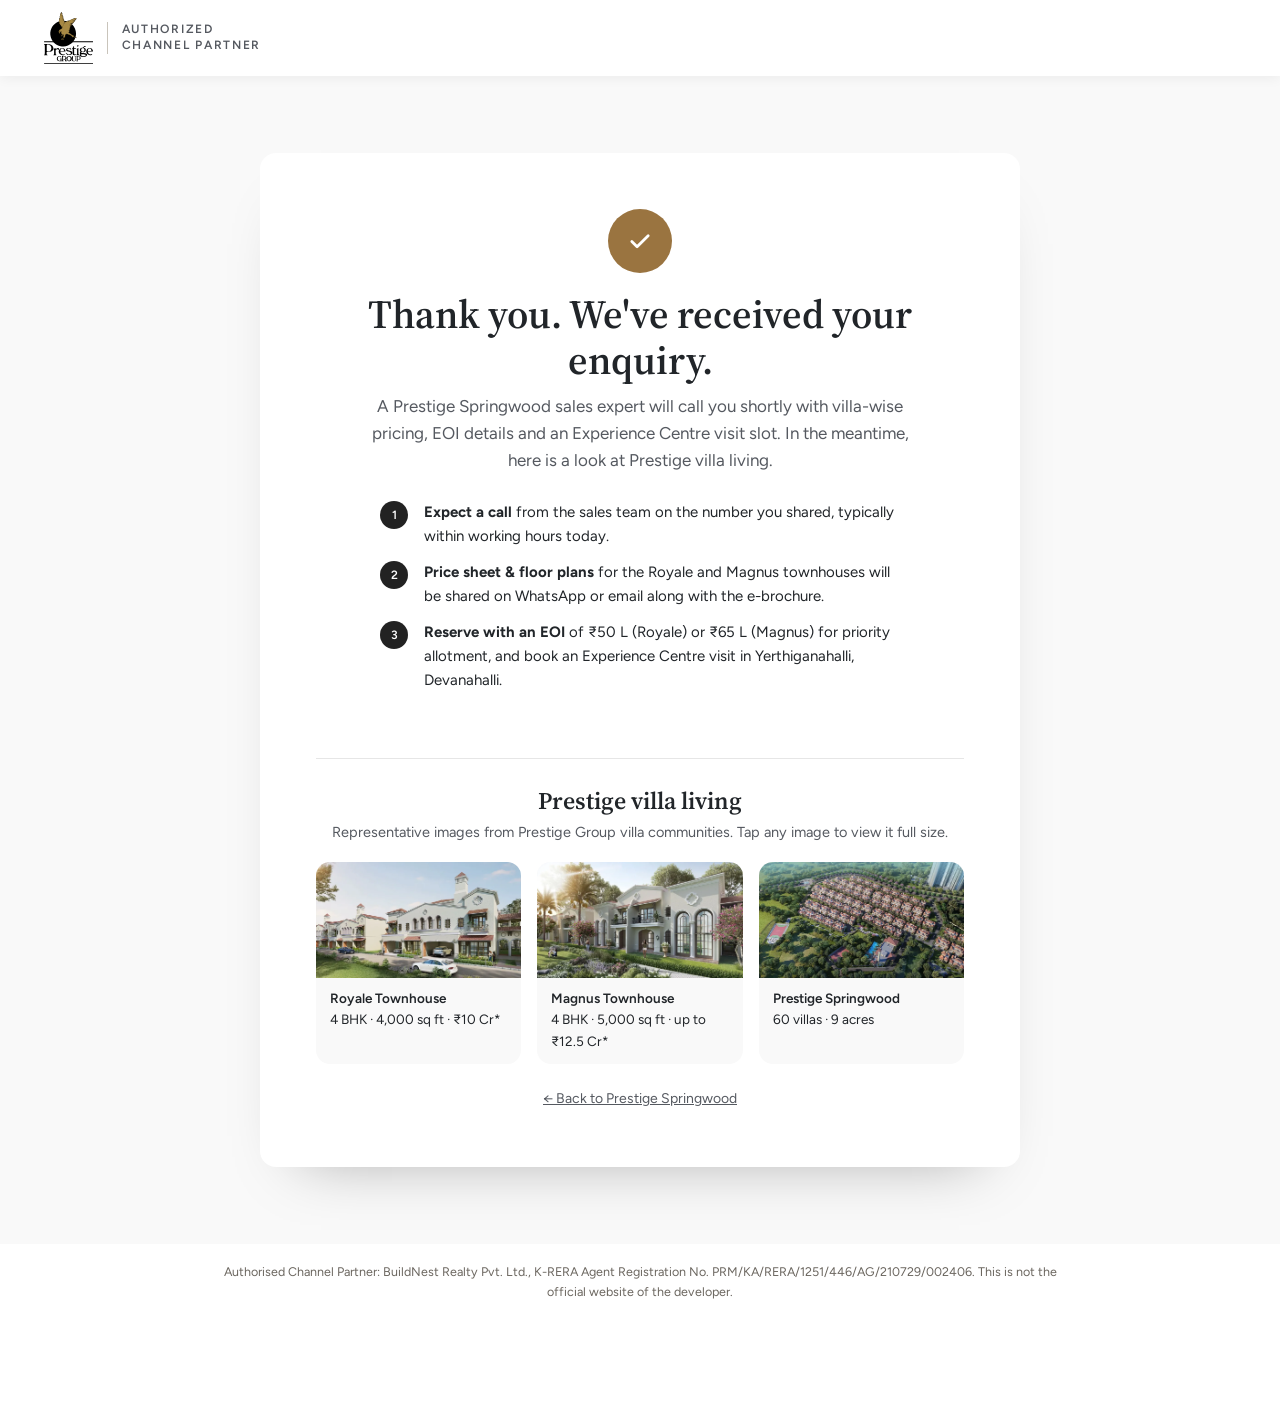
==== commit a15fbc00: "Thank-you page: remove payment plan mentions" ====
--- a/thank-you.html
+++ b/thank-you.html
@@ -50,10 +50,10 @@
     <section class="ty-card" aria-labelledby="ty-title">
       <div class="ty-tick" aria-hidden="true"><svg viewBox="0 0 24 24" width="28" height="28"><path fill="none" stroke="currentColor" stroke-width="2.4" stroke-linecap="round" stroke-linejoin="round" d="M5 12.5l4.5 4.5L19 7.5"/></svg></div>
       <h1 id="ty-title" class="display">Thank you. We've received your enquiry.</h1>
-      <p class="ty-lede">A Prestige Springwood sales expert will call you shortly with villa-wise pricing, the 20:20:60 payment plan, EOI details and an Experience Centre visit slot. In the meantime, here is a look at Prestige villa living.</p>
+      <p class="ty-lede">A Prestige Springwood sales expert will call you shortly with villa-wise pricing, EOI details and an Experience Centre visit slot. In the meantime, here is a look at Prestige villa living.</p>
       <ol class="ty-steps">
         <li><span class="no">1</span><span><strong>Expect a call</strong> from the sales team on the number you shared, typically within working hours today.</span></li>
-        <li><span class="no">2</span><span><strong>Price sheet &amp; payment plan</strong> for the Royale and Magnus townhouses will be shared on WhatsApp or email along with the e-brochure.</span></li>
+        <li><span class="no">2</span><span><strong>Price sheet &amp; floor plans</strong> for the Royale and Magnus townhouses will be shared on WhatsApp or email along with the e-brochure.</span></li>
         <li><span class="no">3</span><span><strong>Reserve with an EOI</strong> of ₹50 L (Royale) or ₹65 L (Magnus) for priority allotment, and book an Experience Centre visit in Yerthiganahalli, Devanahalli.</span></li>
       </ol>
       <div class="ty-actions">
